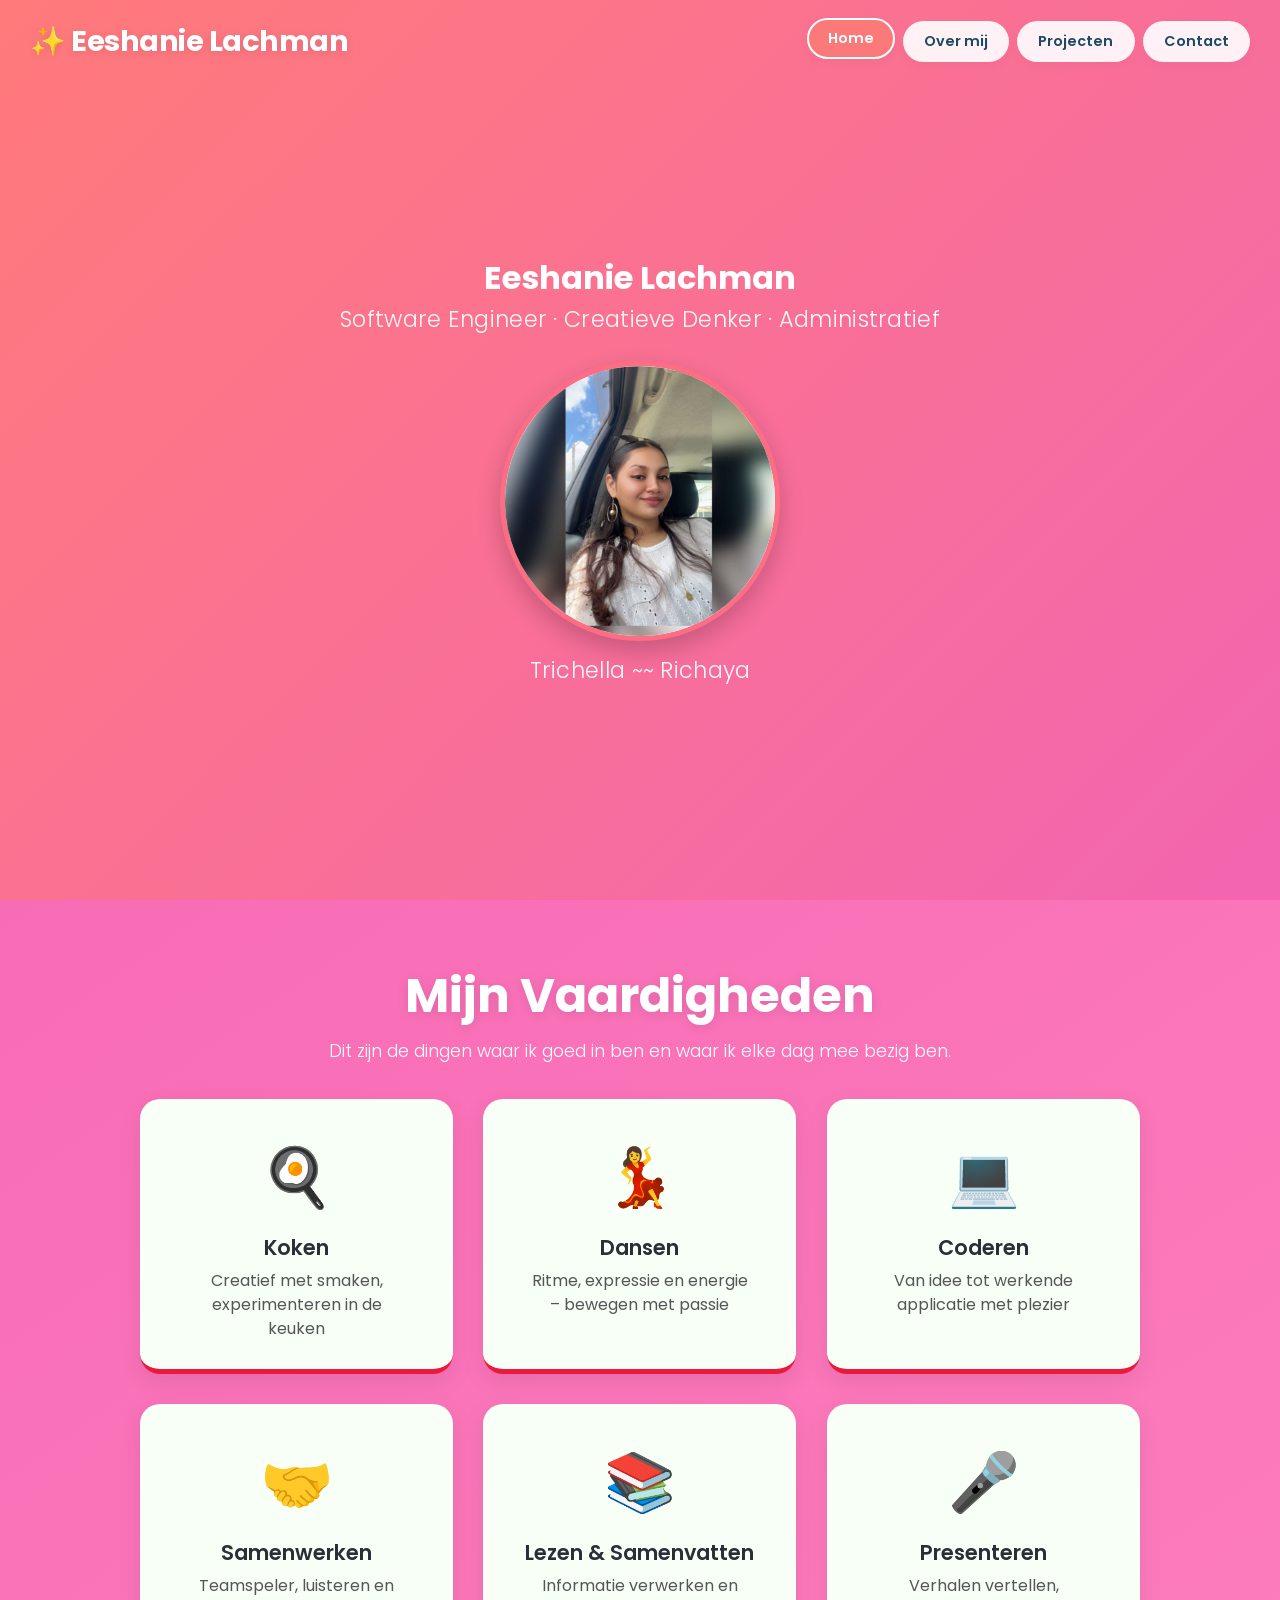
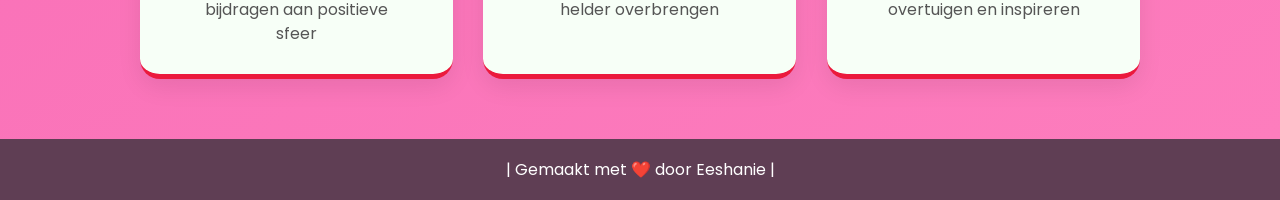
==== index.html @ d2674550 "Eerste upload" ====
<!DOCTYPE html>
<html lang="nl">
<head>
  <meta charset="UTF-8">
  <meta name="viewport" content="width=device-width, initial-scale=1.0">
  <title>✨ Eeshanie Lachman | Creatieve Developer</title>
  <!-- Font Awesome & Google Fonts -->
  <link rel="stylesheet" href="https://cdnjs.cloudflare.com/ajax/libs/font-awesome/6.0.0-beta3/css/all.min.css">
  <link rel="preconnect" href="https://fonts.googleapis.com">
  <link rel="preconnect" href="https://fonts.gstatic.com" crossorigin>
  <link href="https://fonts.googleapis.com/css2?family=Poppins:wght@300;400;600;700&display=swap" rel="stylesheet">
 

  <link rel="stylesheet" href="js/index.js">
  <link rel="stylesheet" href="css/main.css">
  <link rel="stylesheet" href="css/index.css">

</head>
<body>

  <!-- HEADER - 100vh -->
  <header>
    <div class="top-bar">
      <div class="logo">✨ Eeshanie Lachman</div>
      <nav>
        <a href="#" class="active">Home</a>
        <a href="overmij.html">Over mij</a>
        <a href="projecten.html">Projecten</a>
        <a href="contact.html">Contact</a>
      </nav>
    </div>

    <h1>Eeshanie Lachman</h1>
    <p class="tagline">Software Engineer · Creatieve Denker · Administratief</p>

    <div class="profile-container">
      <img src="img/profile.png" alt="Eeshanie Lachman" class="profile-img">
    </div>
    <p class="tagline" style="margin-top: 12px; font-weight: 300;">Trichella ~~ Richaya</p>
  </header>

  <!-- WRAPPER: VAARDIGHEDEN + FOOTER -->
  <div class="bottom-wrapper">
    <section class="skills-section">
      <h2 class="hidden">Mijn Vaardigheden</h2>
      <p class="skills-subtitle hidden" style="transition-delay: 0.1s;">
        Dit zijn de dingen waar ik goed in ben en waar ik elke dag mee bezig ben.
      </p>

      <div class="skills-grid">
        <!-- Elk kaartje krijgt een unieke vertraging via inline style, zodat ze 1 voor 1 verschijnen -->
        <div class="skill-card hidden" style="transition-delay: 0.1s;">
          <span class="skill-icon">🍳</span>
          <h3>Koken</h3>
          <p>Creatief met smaken, experimenteren in de keuken</p>
        </div>
        <div class="skill-card hidden" style="transition-delay: 0.25s;">
          <span class="skill-icon">💃</span>
          <h3>Dansen</h3>
          <p>Ritme, expressie en energie – bewegen met passie</p>
        </div>
        <div class="skill-card hidden" style="transition-delay: 0.4s;">
          <span class="skill-icon">💻</span>
          <h3>Coderen</h3>
          <p>Van idee tot werkende applicatie met plezier</p>
        </div>
        <div class="skill-card hidden" style="transition-delay: 0.55s;">
          <span class="skill-icon">🤝</span>
          <h3>Samenwerken</h3>
          <p>Teamspeler, luisteren en bijdragen aan positieve sfeer</p>
        </div>
        <div class="skill-card hidden" style="transition-delay: 0.7s;">
          <span class="skill-icon">📚</span>
          <h3>Lezen &amp; Samenvatten</h3>
          <p>Informatie verwerken en helder overbrengen</p>
        </div>
        <div class="skill-card hidden" style="transition-delay: 0.85s;">
          <span class="skill-icon">🎤</span>
          <h3>Presenteren</h3>
          <p>Verhalen vertellen, overtuigen en inspireren</p>
        </div>
      </div>
    </section>

    <!-- FOOTER -->
    <footer>
      <p> | Gemaakt met ❤️ door Eeshanie |</p>
    
    </footer>
  </div>

  <script src="js/index.js"></script>

</body>
</html>
---- css/main.css ----
:root{
    --light: #f8f8f8;
    --dark: #2d2d2d;
    --primary: #fc7979;
    --footer: #5f3e54;
}

*{
    margin:0;
    padding:0;
    box-sizing:border-box;
}

html{
    scroll-behavior:smooth;
}

body{
    font-family:'Poppins',sans-serif;
    background:var(--light);
    color:var(--dark);

    display:flex;
    flex-direction:column;
    min-height:100vh;
}

/* HEADER */

header{
    background:linear-gradient(135deg,#fc7979,#ffb5b5);
    padding:20px 40px;
}

.top-bar{
    display:flex;
    justify-content:space-between;
    align-items:center;
    flex-wrap:wrap;
    gap:20px;
}

.logo{
    font-size:1.8rem;
    font-weight:700;
    color:white;
}

nav{
    display:flex;
    gap:12px;
    flex-wrap:wrap;
}

nav a{
    text-decoration:none;
    color:#1a4b62;
    background:white;
    padding:10px 18px;
    border-radius:30px;
    font-weight:600;
    transition:.3s;
}

nav a:hover,
nav a.active{
    background:var(--primary);
    color:white;
    transform:translateY(-3px);
}

/* MAIN */

main{
    flex:1;
    display:flex;
    justify-content:center;
    align-items:center;
    padding:60px 20px;
}

/* Coming Soon */

.coming-soon{
    background:white;
    max-width:700px;
    width:100%;
    text-align:center;
    padding:50px;
    border-radius:20px;
    box-shadow:0 10px 25px rgba(0,0,0,.12);
}

.coming-soon h1{
    font-size:3rem;
    color:#fc7979;
    margin-bottom:15px;
}

.coming-soon p{
    font-size:1.1rem;
    color:#666;
}

/* FOOTER */

footer{
    background:var(--footer);
    color:white;
    text-align:center;
    padding:18px;
}




/* muis hover effect */

    .mouse-pop {
    position: fixed;
    border-radius: 50%;
    pointer-events: none;
    transform: translate(-50%, -50%);
    animation: pop 0.7s ease-out forwards;
    z-index: 9999;
    box-shadow: 0 0 15px rgba(255,255,255,0.8);
}

@keyframes pop {
    0% {
        transform: translate(-50%, -50%) scale(0);
        opacity: 1;
    }

    50% {
        transform: translate(-50%, -50%) scale(1.4);
        opacity: 1;
    }

    100% {
        transform: translate(-50%, -50%) scale(0);
        opacity: 0;
    }
}


.mouse-star{
    position:fixed;
    pointer-events:none;
    transform:translate(-50%,-50%);
    font-size:24px;
    animation:starPop .8s ease-out forwards;
    z-index:9999;
}

@keyframes starPop{
    0%{
        opacity:1;
        transform:translate(-50%,-50%) scale(0) rotate(0deg);
    }
    100%{
        opacity:0;
        transform:translate(-50%,-100%) scale(2) rotate(360deg);
    }
}
---- css/index.css ----
/* ----- TOP-BAR (logo + nav) ----- */
    .top-bar {
      position: absolute;
      top: 20px;
      left: 30px;
      right: 30px;
      display: flex;
      justify-content: space-between;
      align-items: center;
      z-index: 10;
      flex-wrap: wrap;
      gap: 16px 20px;
    }

    .logo {
      font-size: 1.8rem;
      font-weight: 700;
      color: white;
      letter-spacing: -0.5px;
      text-shadow: 0 2px 8px rgba(0,0,0,0.1);
    }

    nav {
      display: flex;
      gap: 0.5rem;
      flex-wrap: wrap;
      justify-content: center;
    }

    nav a {
      display: inline-block;
      background: rgba(255, 255, 255, 0.9);
      color: #1a4b62;
      padding: 0.5rem 1.2rem;
      border-radius: 30px;
      text-decoration: none;
      font-weight: 600;
      font-size: 0.9rem;
      border: 2px solid transparent;
      transition: all 0.25s ease;
      backdrop-filter: blur(2px);
      box-shadow: 0 4px 12px rgba(0,0,0,0.03);
    }

    nav a:hover {
      background: #fc7979;
      color: #ffffff;
      border-color: #fff;
      transform: scale(1.05) translateY(-2px);
      box-shadow: 0 8px 20px rgba(26, 75, 98, 0.3);
    }

    nav a.active {
      background: #fc7979;
      color: #ffffff;
      border-color: #fff;
    }






    /* ----- ROOT & RESET ----- */
    * {
      margin: 0;
      padding: 0;
      box-sizing: border-box;
    }

    :root {
      --primary: #FF6B6B;
      --secondary: #f154a8;
      --accent: #ff6d85;
      --dark: #292F36;
      --light: #F7FFF7;
    }

    
    /* ----- HIDDEN HELPER (voor scroll-animatie) ----- */
    .hidden {
      opacity: 0;
      transform: translateY(40px);
      transition: opacity 0.8s cubic-bezier(0.2, 0.9, 0.3, 1.2), transform 0.8s cubic-bezier(0.2, 0.9, 0.3, 1.2);
    }

    .show {
      opacity: 1 !important;
      transform: translateY(0) !important;
    }

    /* ----- HEADER (100vh) ----- */
    header {
      height: 100vh;
      min-height: 600px;
      display: flex;
      flex-direction: column;
      justify-content: center;
      align-items: center;
      text-align: center;
      padding: 80px 20px 40px;
      background: linear-gradient(135deg, var(--primary), var(--secondary));
      color: white;
      position: relative;
      overflow: hidden;
      flex-shrink: 0;
    }

    header::before {
      content: "";
      position: absolute;
      inset: 0;
      background: url("data:image/svg+xml,%3Csvg xmlns='http://www.w3.org/2000/svg' viewBox='0 0 100 100'%3E%3Cpath fill='rgba(255,255,255,0.1)' d='M0,0 L100,0 L100,100 Q50,80 0,100 Z'/%3E%3C/svg%3E");
      background-size: cover;
      z-index: 0;
    }

    header>* {
      position: relative;
      z-index: 1;
    }

   
    ----- TITELS & TEKST -----
    h1 {
      font-size: clamp(2.4rem, 8vw, 4.2rem);
      animation: fadeIn 1s ease;
      margin-bottom: 0.2em;
      line-height: 1.2;
      text-shadow: 0 4px 20px rgba(0,0,0,0.1);
    }

    .tagline {
      font-size: clamp(1rem, 2.5vw, 1.4rem);
      margin-top: 0px;
      opacity: 0.95;
      max-width: 600px;
      margin-left: auto;
      margin-right: auto;
      font-weight: 300;
      letter-spacing: 0.3px;
      text-shadow: 0 2px 10px rgba(0,0,0,0.05);
    }

    /* ----- PROFIELCIRCLE ----- */
    .profile-container {
      width: min(280px, 50vw);
      height: min(280px, 50vw);
      max-width: 350px;
      max-height: 350px;
      margin-top: 25px;
      border-radius: 50%;
      border: 5px solid var(--accent);
      background: white;
      overflow: hidden;
      box-shadow: 0 10px 25px rgba(0, 0, 0, .2);
      animation: float 6s ease-in-out infinite;
      flex-shrink: 0;
      transition: transform 0.3s ease, box-shadow 0.3s ease;
    }

    .profile-container:hover {
      transform: scale(1.02) rotate(2deg);
      box-shadow: 0 18px 40px rgba(255, 107, 107, 0.3);
    }

    .profile-img {
      width: 100%;
      height: 100%;
      object-fit: cover;
      transition: .4s;
    }

    .profile-container:hover .profile-img {
      transform: scale(1.08);
    }

    /* ----- WRAPPER: VAARDIGHEDEN + FOOTER (100vh) ----- */
    .bottom-wrapper {
      min-height: 100vh;
      display: flex;
      flex-direction: column;
    }

    /* ----- VAARDIGHEDEN SECTIE ----- */
    .skills-section {
      flex: 1;
      padding: 60px 20px 40px;
      background: linear-gradient(145deg, #f86cb6, #fd7dbd);
      text-align: center;
      display: flex;
      flex-direction: column;
      justify-content: center;
      align-items: center;
    }

    .skills-section h2 {
      font-size: clamp(2rem, 4vw, 3rem);
      color: #fff;
      margin-bottom: 6px;
      text-shadow: 0 2px 12px rgba(0,0,0,0.1);
    }

    .skills-subtitle {
      color: #fff;
      font-size: 1.1rem;
      max-width: 640px;
      margin: 0 auto 35px;
      font-weight: 300;
      opacity: 0.9;
    }

    /* 3x3 GRID */
    .skills-grid {
      display: grid;
      grid-template-columns: repeat(3, 1fr);
      gap: 25px 30px;
      max-width: 900px;
      width: 100%;
      margin: 0 auto;
    }

    .skill-card {
      background: var(--light);
      padding: 30px 18px 24px;
      border-radius: 20px;
      box-shadow: 0 8px 25px rgba(0, 0, 0, 0.08);
      transition: transform 0.3s cubic-bezier(0.2, 0.9, 0.3, 1.2), box-shadow 0.3s ease;
      border-bottom: 5px solid #eb1a3d;
      display: flex;
      flex-direction: column;
      align-items: center;
      min-height: 180px;
      will-change: transform, box-shadow;
      /* Elk kaartje krijgt een aparte vertraging via JS, maar we zetten default 0 */
      transition-delay: 0s;
    }

    .skill-card:hover {
      transform: translateY(-12px) scale(1.02);
      box-shadow: 0 18px 45px rgba(0, 0, 0, 0.15);
    }

    .skill-icon {
      font-size: 3.2rem;
      margin-bottom: 12px;
      display: block;
      transition: transform 0.3s ease;
    }

    .skill-card:hover .skill-icon {
      transform: rotate(8deg) scale(1.1);
    }

    .skill-card h3 {
      font-size: 1.2rem;
      font-weight: 600;
      color: var(--dark);
      margin-bottom: 6px;
    }

    .skill-card p {
      font-size: 0.9rem;
      color: #555555;
      line-height: 1.5;
      max-width: 200px;
    }

    

    /* ----- ANIMATIONS ----- */
    @keyframes float {
      0% { transform: translateY(0); }
      50% { transform: translateY(-18px); }
      100% { transform: translateY(0); }
    }

    @keyframes fadeIn {
      from { opacity: 0; transform: translateY(-30px); }
      to { opacity: 1; transform: translateY(0); }
    }

    /* ----- RESPONSIVE ----- */
    @media (max-width: 768px) {
      .top-bar { flex-direction: column; align-items: center; top: 14px; left: 14px; right: 14px; gap: 10px; }
      .logo { font-size: 1.4rem; }
      nav a { padding: 0.3rem 0.9rem; font-size: 0.75rem; }
      header { padding-top: 110px; padding-bottom: 30px; min-height: 500px; }
      .profile-container { width: min(200px, 45vw); height: min(200px, 45vw); }
      .skills-grid { grid-template-columns: repeat(2, 1fr); gap: 18px; }
      .skill-card { padding: 24px 14px 18px; min-height: 160px; }
      .skill-icon { font-size: 2.8rem; }
      .skill-card h3 { font-size: 1.05rem; }
      .skill-card p { font-size: 0.8rem; }
    }

    @media (max-width: 480px) {
      .top-bar { left: 8px; right: 8px; top: 10px; }
      nav a { padding: 0.25rem 0.6rem; font-size: 0.65rem; }
      h1 { font-size: 1.8rem; }
      .tagline { font-size: 0.8rem; }
      .profile-container { width: min(150px, 40vw); height: min(150px, 40vw); border-width: 4px; margin-top: 15px; }
      .skills-grid { grid-template-columns: repeat(2, 1fr); gap: 12px; }
      .skill-card { padding: 18px 10px 14px; border-radius: 14px; min-height: 140px; border-bottom-width: 4px; }
      .skill-icon { font-size: 2.2rem; margin-bottom: 8px; }
      .skill-card h3 { font-size: 0.9rem; }
      .skill-card p { font-size: 0.7rem; max-width: 100%; }
      .skills-subtitle { font-size: 0.85rem; margin-bottom: 20px; }
      footer { padding: 12px; }
      footer p { font-size: 0.7rem; }
      .social-links a { font-size: 18px; margin: 0 6px; }
    }

    @media (max-width: 360px) {
      .skills-grid { gap: 10px; }
      .skill-card { padding: 14px 8px 12px; min-height: 120px; }
      .skill-icon { font-size: 1.8rem; margin-bottom: 4px; }
      .skill-card h3 { font-size: 0.8rem; }
      .skill-card p { font-size: 0.6rem; }
    }

    @media (min-width: 769px) and (max-width: 1024px) {
      .skills-grid { gap: 20px; max-width: 750px; }
      .skill-card { padding: 25px 15px 20px; min-height: 170px; }
      .skill-icon { font-size: 2.8rem; }
    }

    @media (min-height: 900px) {
      .skills-section { padding: 60px 20px; }
      .skills-grid { gap: 30px; max-width: 1000px; }
      .skill-card { padding: 35px 22px 28px; min-height: 200px; }
      .skill-icon { font-size: 3.6rem; }
      .skill-card h3 { font-size: 1.3rem; }
      .skill-card p { font-size: 1rem; max-width: 220px; }
    }

    /* extra: social links in footer */
    .social-links {
      display: flex;
      justify-content: center;
      flex-wrap: wrap;
    }
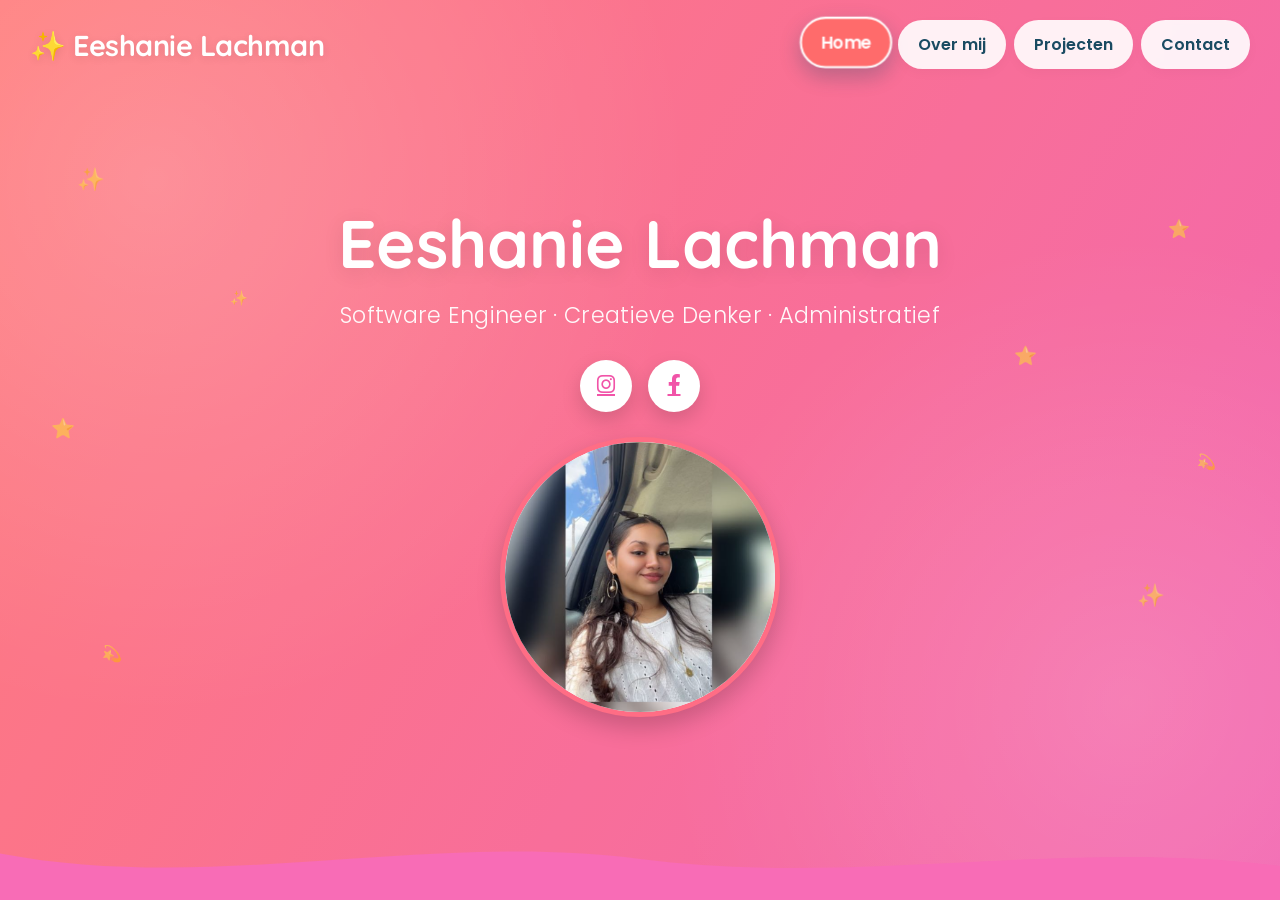
==== commit 74ac70ec: "index en overmij pagina aangepast" ====
--- a/index.html
+++ b/index.html
@@ -3,15 +3,13 @@
 <head>
   <meta charset="UTF-8">
   <meta name="viewport" content="width=device-width, initial-scale=1.0">
-  <title>✨ Eeshanie Lachman | Creatieve Developer</title>
+  <title>Eeshanie Lachman | Software Engineer</title>
   <!-- Font Awesome & Google Fonts -->
   <link rel="stylesheet" href="https://cdnjs.cloudflare.com/ajax/libs/font-awesome/6.0.0-beta3/css/all.min.css">
   <link rel="preconnect" href="https://fonts.googleapis.com">
   <link rel="preconnect" href="https://fonts.gstatic.com" crossorigin>
-  <link href="https://fonts.googleapis.com/css2?family=Poppins:wght@300;400;600;700&display=swap" rel="stylesheet">
- 
+  <link href="https://fonts.googleapis.com/css2?family=Poppins:wght@300;400;600;700&family=Quicksand:wght@500;600;700&display=swap" rel="stylesheet">
 
-  <link rel="stylesheet" href="js/index.js">
   <link rel="stylesheet" href="css/main.css">
   <link rel="stylesheet" href="css/index.css">
 
@@ -30,26 +28,54 @@
       </nav>
     </div>
 
+    <span class="floating-deco deco-1" aria-hidden="true">✨</span>
+    <span class="floating-deco deco-2" aria-hidden="true">⭐</span>
+    <span class="floating-deco deco-3" aria-hidden="true">💫</span>
+    <span class="floating-deco deco-4" aria-hidden="true">✨</span>
+    <span class="floating-deco deco-5" aria-hidden="true">⭐</span>
+    <span class="floating-deco deco-6" aria-hidden="true">💫</span>
+    <span class="floating-deco deco-7" aria-hidden="true">✨</span>
+    <span class="floating-deco deco-8" aria-hidden="true">⭐</span>
+
     <h1>Eeshanie Lachman</h1>
     <p class="tagline">Software Engineer · Creatieve Denker · Administratief</p>
+
+    <div class="hero-social">
+      <a href="https://www.instagram.com/trichella.lachman/" target="_blank" rel="noopener" class="social-icon" aria-label="Instagram">
+        <i class="fa-brands fa-instagram"></i>
+      </a>
+      <a href="https://www.facebook.com/trichella.lachman" target="_blank" rel="noopener" class="social-icon" aria-label="Facebook">
+        <i class="fa-brands fa-facebook-f"></i>
+      </a>
+    </div>
 
     <div class="profile-container">
       <img src="img/profile.png" alt="Eeshanie Lachman" class="profile-img">
     </div>
-    <p class="tagline" style="margin-top: 12px; font-weight: 300;">Trichella ~~ Richaya</p>
+
+    <svg class="wave-divider" viewBox="0 0 1440 100" preserveAspectRatio="none" aria-hidden="true">
+      <path d="M0,32 C240,90 480,0 720,40 C960,80 1200,10 1440,50 L1440,100 L0,100 Z"></path>
+    </svg>
   </header>
 
   <!-- WRAPPER: VAARDIGHEDEN + FOOTER -->
-  <div class="bottom-wrapper">
+
+
+  
+  <!-- <div class="bottom-wrapper">
     <section class="skills-section">
       <h2 class="hidden">Mijn Vaardigheden</h2>
       <p class="skills-subtitle hidden" style="transition-delay: 0.1s;">
         Dit zijn de dingen waar ik goed in ben en waar ik elke dag mee bezig ben.
-      </p>
+      </p> -->
 
-      <div class="skills-grid">
+      <!-- <div class="skills-grid"> -->
+
+
         <!-- Elk kaartje krijgt een unieke vertraging via inline style, zodat ze 1 voor 1 verschijnen -->
-        <div class="skill-card hidden" style="transition-delay: 0.1s;">
+       
+       
+        <!-- <div class="skill-card hidden" style="transition-delay: 0.1s;">
           <span class="skill-icon">🍳</span>
           <h3>Koken</h3>
           <p>Creatief met smaken, experimenteren in de keuken</p>
@@ -80,14 +106,14 @@
           <p>Verhalen vertellen, overtuigen en inspireren</p>
         </div>
       </div>
-    </section>
+    </section> -->
 
     <!-- FOOTER -->
-    <footer>
+    <!-- <footer>
       <p> | Gemaakt met ❤️ door Eeshanie |</p>
     
     </footer>
-  </div>
+  </div> -->
 
   <script src="js/index.js"></script>
 
--- a/css/main.css
+++ b/css/main.css
@@ -17,7 +17,7 @@
 
 body{
     font-family:'Poppins',sans-serif;
-    background:var(--light);
+    background:linear-gradient(180deg, #fff3f3 0%, #f7f7fb 45%, #f5f1fb 100%);
     color:var(--dark);
 
     display:flex;
@@ -25,14 +25,76 @@
     min-height:100vh;
 }
 
+h1, h2, h3, .logo{
+    font-family:'Quicksand','Poppins',sans-serif;
+}
+body::before {
+    content: "";
+    position: fixed;
+    inset: 0;
+    background:
+        radial-gradient(circle at 8% 10%, rgba(255,107,107,0.26), transparent 42%),
+        radial-gradient(circle at 92% 15%, rgba(241,84,168,0.24), transparent 42%),
+        radial-gradient(circle at 50% 55%, rgba(255,193,7,0.14), transparent 48%);
+    background-size: 200% 200%;
+    animation: driftBg1 55s linear infinite;
+    z-index: -2;
+}
+
+body::after {
+    content: "";
+    position: fixed;
+    inset: 0;
+    background:
+        radial-gradient(circle at 12% 88%, rgba(167,139,250,0.24), transparent 42%),
+        radial-gradient(circle at 90% 92%, rgba(255,138,101,0.24), transparent 42%),
+        radial-gradient(circle at 45% 10%, rgba(45,212,191,0.16), transparent 44%);
+    background-size: 200% 200%;
+    animation: driftBg2 70s linear infinite;
+    z-index: -1;
+}
+
+@keyframes driftBg1{
+    0%   { background-position: 0% 0%, 100% 0%, 50% 50%; }
+    20%  { background-position: 10% 8%, 90% 12%, 54% 46%; }
+    40%  { background-position: 6% 18%, 94% 4%, 48% 56%; }
+    60%  { background-position: -6% 12%, 106% 14%, 52% 44%; }
+    80%  { background-position: -2% 2%, 102% -2%, 46% 52%; }
+    100% { background-position: 0% 0%, 100% 0%, 50% 50%; }
+}
+
+@keyframes driftBg2{
+    0%   { background-position: 0% 100%, 100% 100%, 50% 50%; }
+    25%  { background-position: 9% 92%, 91% 108%, 46% 54%; }
+    50%  { background-position: -5% 84%, 105% 96%, 54% 48%; }
+    75%  { background-position: 5% 108%, 95% 88%, 48% 46%; }
+    100% { background-position: 0% 100%, 100% 100%, 50% 50%; }
+}
+
+
 /* HEADER */
 
 header{
-    background:linear-gradient(135deg,#fc7979,#ffb5b5);
+    position: relative;
+    overflow: hidden;
     padding:20px 40px;
+    background:
+        radial-gradient(circle at 12% 20%, rgba(255,255,255,0.18), transparent 40%),
+        radial-gradient(circle at 88% 78%, rgba(255,255,255,0.15), transparent 35%),
+        linear-gradient(120deg, #FF6B6B, #f154a8, #ff8a65, #f154a8);
+    background-size: 100% 100%, 100% 100%, 300% 300%;
+    animation: headerGradientShift 16s ease infinite;
+}
+
+@keyframes headerGradientShift {
+    0%   { background-position: 0% 0%, 0% 0%, 0% 50%; }
+    50%  { background-position: 0% 0%, 0% 0%, 100% 50%; }
+    100% { background-position: 0% 0%, 0% 0%, 0% 50%; }
 }
 
 .top-bar{
+    position: relative;
+    z-index: 1;
     display:flex;
     justify-content:space-between;
     align-items:center;
@@ -44,6 +106,8 @@
     font-size:1.8rem;
     font-weight:700;
     color:white;
+    letter-spacing: -0.5px;
+    text-shadow: 0 2px 8px rgba(0,0,0,0.1);
 }
 
 nav{
@@ -53,20 +117,36 @@
 }
 
 nav a{
+    display: inline-block;
     text-decoration:none;
     color:#1a4b62;
-    background:white;
+    background: rgba(255, 255, 255, 0.9);
     padding:10px 18px;
     border-radius:30px;
     font-weight:600;
-    transition:.3s;
+    border: 2px solid transparent;
+    backdrop-filter: blur(2px);
+    box-shadow: 0 4px 12px rgba(0,0,0,0.03);
+    transition: all 0.25s ease;
 }
 
 nav a:hover,
 nav a.active{
     background:var(--primary);
     color:white;
-    transform:translateY(-3px);
+    border-color: #fff;
+    transform: scale(1.05) translateY(-2px);
+    box-shadow: 0 8px 20px rgba(26, 75, 98, 0.3);
+}
+
+/* Responsive navbar (gedeeld door alle pagina's) */
+@media (max-width: 768px) {
+    .logo { font-size: 1.4rem; }
+    nav a { padding: 0.3rem 0.9rem; font-size: 0.75rem; }
+}
+
+@media (max-width: 480px) {
+    nav a { padding: 0.25rem 0.6rem; font-size: 0.65rem; }
 }
 
 /* MAIN */
@@ -108,7 +188,13 @@
     background:var(--footer);
     color:white;
     text-align:center;
-    padding:18px;
+    padding:22px 18px;
+    font-size:0.95rem;
+    letter-spacing:0.3px;
+}
+
+footer p{
+    opacity:0.9;
 }
 
 
--- a/css/index.css
+++ b/css/index.css
@@ -12,48 +12,11 @@
       gap: 16px 20px;
     }
 
-    .logo {
-      font-size: 1.8rem;
-      font-weight: 700;
-      color: white;
-      letter-spacing: -0.5px;
-      text-shadow: 0 2px 8px rgba(0,0,0,0.1);
-    }
-
     nav {
       display: flex;
       gap: 0.5rem;
       flex-wrap: wrap;
       justify-content: center;
-    }
-
-    nav a {
-      display: inline-block;
-      background: rgba(255, 255, 255, 0.9);
-      color: #1a4b62;
-      padding: 0.5rem 1.2rem;
-      border-radius: 30px;
-      text-decoration: none;
-      font-weight: 600;
-      font-size: 0.9rem;
-      border: 2px solid transparent;
-      transition: all 0.25s ease;
-      backdrop-filter: blur(2px);
-      box-shadow: 0 4px 12px rgba(0,0,0,0.03);
-    }
-
-    nav a:hover {
-      background: #fc7979;
-      color: #ffffff;
-      border-color: #fff;
-      transform: scale(1.05) translateY(-2px);
-      box-shadow: 0 8px 20px rgba(26, 75, 98, 0.3);
-    }
-
-    nav a.active {
-      background: #fc7979;
-      color: #ffffff;
-      border-color: #fff;
     }
 
 
@@ -98,12 +61,38 @@
       justify-content: center;
       align-items: center;
       text-align: center;
-      padding: 80px 20px 40px;
-      background: linear-gradient(135deg, var(--primary), var(--secondary));
+      padding: 80px 20px 60px;
+      background:
+        radial-gradient(circle at 12% 20%, rgba(255,255,255,0.18), transparent 40%),
+        radial-gradient(circle at 88% 78%, rgba(255,255,255,0.15), transparent 35%),
+        linear-gradient(120deg, var(--primary), var(--secondary), #ff8a65, var(--secondary));
+      background-size: 100% 100%, 100% 100%, 300% 300%;
+      animation: gradientShift 16s ease infinite;
       color: white;
       position: relative;
       overflow: hidden;
       flex-shrink: 0;
+    }
+
+    @keyframes gradientShift {
+      0%   { background-position: 0% 0%, 0% 0%, 0% 50%; }
+      50%  { background-position: 0% 0%, 0% 0%, 100% 50%; }
+      100% { background-position: 0% 0%, 0% 0%, 0% 50%; }
+    }
+
+    /* ----- WAVE DIVIDER ----- */
+    .wave-divider {
+      position: absolute;
+      bottom: -1px;
+      left: 0;
+      width: 100%;
+      height: 70px;
+      z-index: 1;
+      pointer-events: none;
+    }
+
+    .wave-divider path {
+      fill: #f86cb6;
     }
 
     header::before {
@@ -120,8 +109,7 @@
       z-index: 1;
     }
 
-   
-    ----- TITELS & TEKST -----
+    /* ----- TITELS & TEKST ----- */
     h1 {
       font-size: clamp(2.4rem, 8vw, 4.2rem);
       animation: fadeIn 1s ease;
@@ -140,6 +128,64 @@
       font-weight: 300;
       letter-spacing: 0.3px;
       text-shadow: 0 2px 10px rgba(0,0,0,0.05);
+    }
+
+    /* ----- DECORATIEVE ACCENTEN ----- */
+    .floating-deco {
+      position: absolute;
+      pointer-events: none;
+      font-size: 1.4rem;
+      opacity: 0.55;
+      z-index: 0;
+    }
+
+    .deco-1 { top: 18%; left: 6%;  animation: decoFloat 7s ease-in-out infinite; }
+    .deco-2 { top: 24%; right: 7%; font-size: 1.1rem; animation: decoFloat 9s ease-in-out infinite 1.2s; }
+    .deco-3 { bottom: 26%; left: 8%; font-size: 1rem; animation: decoTwinkle 5s ease-in-out infinite 0.6s; }
+    .deco-4 { bottom: 32%; right: 9%; animation: decoTwinkle 6.5s ease-in-out infinite 2s; }
+    .deco-5 { top: 46%; left: 4%; font-size: 1.2rem; animation: decoFloat 8s ease-in-out infinite 0.8s; }
+    .deco-6 { top: 50%; right: 5%; font-size: 0.95rem; animation: decoTwinkle 7s ease-in-out infinite 1.6s; }
+    .deco-7 { top: 32%; left: 18%; font-size: 0.9rem; animation: decoTwinkle 6s ease-in-out infinite 3s; }
+    .deco-8 { top: 38%; right: 19%; font-size: 1.15rem; animation: decoFloat 10s ease-in-out infinite 2.4s; }
+
+    @keyframes decoFloat {
+      0%, 100% { transform: translateY(0) rotate(0deg); opacity: 0.5; }
+      50%      { transform: translateY(-16px) rotate(12deg); opacity: 0.85; }
+    }
+
+    @keyframes decoTwinkle {
+      0%, 100% { opacity: 0.3; transform: scale(1); }
+      50%      { opacity: 0.8; transform: scale(1.25); }
+    }
+
+    /* ----- HERO SOCIAL ----- */
+    .hero-social {
+      display: flex;
+      gap: 16px;
+      flex-wrap: wrap;
+      justify-content: center;
+      margin-top: 28px;
+    }
+
+    .social-icon {
+      width: 52px;
+      height: 52px;
+      display: flex;
+      align-items: center;
+      justify-content: center;
+      border-radius: 50%;
+      background: white;
+      color: var(--secondary);
+      font-size: 1.3rem;
+      box-shadow: 0 8px 20px rgba(0, 0, 0, 0.15);
+      transition: transform 0.25s ease, box-shadow 0.25s ease, background 0.25s ease, color 0.25s ease;
+    }
+
+    .social-icon:hover {
+      transform: translateY(-4px) scale(1.08);
+      box-shadow: 0 14px 30px rgba(0, 0, 0, 0.22);
+      background: linear-gradient(135deg, var(--primary), var(--secondary));
+      color: white;
     }
 
     /* ----- PROFIELCIRCLE ----- */
@@ -154,9 +200,15 @@
       background: white;
       overflow: hidden;
       box-shadow: 0 10px 25px rgba(0, 0, 0, .2);
-      animation: float 6s ease-in-out infinite;
+      animation: float 6s ease-in-out infinite, glow 3s ease-in-out infinite alternate;
       flex-shrink: 0;
+      cursor: pointer;
       transition: transform 0.3s ease, box-shadow 0.3s ease;
+    }
+
+    @keyframes glow {
+      from { box-shadow: 0 10px 25px rgba(0, 0, 0, .2), 0 0 0 0 rgba(255, 255, 255, 0.35); }
+      to   { box-shadow: 0 10px 25px rgba(0, 0, 0, .2), 0 0 0 14px rgba(255, 255, 255, 0); }
     }
 
     .profile-container:hover {
@@ -173,6 +225,16 @@
 
     .profile-container:hover .profile-img {
       transform: scale(1.08);
+    }
+
+    .profile-img.spin {
+      animation: spin360 0.9s ease;
+    }
+
+    @keyframes spin360 {
+      0%   { transform: rotate(0deg) scale(1); }
+      50%  { transform: rotate(180deg) scale(1.1); }
+      100% { transform: rotate(360deg) scale(1); }
     }
 
     /* ----- WRAPPER: VAARDIGHEDEN + FOOTER (100vh) ----- */
@@ -226,7 +288,6 @@
       border-radius: 20px;
       box-shadow: 0 8px 25px rgba(0, 0, 0, 0.08);
       transition: transform 0.3s cubic-bezier(0.2, 0.9, 0.3, 1.2), box-shadow 0.3s ease;
-      border-bottom: 5px solid #eb1a3d;
       display: flex;
       flex-direction: column;
       align-items: center;
@@ -234,6 +295,7 @@
       will-change: transform, box-shadow;
       /* Elk kaartje krijgt een aparte vertraging via JS, maar we zetten default 0 */
       transition-delay: 0s;
+      border-bottom: 5px solid var(--accent);
     }
 
     .skill-card:hover {
@@ -242,11 +304,24 @@
     }
 
     .skill-icon {
-      font-size: 3.2rem;
-      margin-bottom: 12px;
-      display: block;
+      font-size: 2.2rem;
+      width: 72px;
+      height: 72px;
+      margin-bottom: 14px;
+      display: flex;
+      align-items: center;
+      justify-content: center;
+      border-radius: 50%;
+      box-shadow: 0 6px 16px rgba(0, 0, 0, 0.12);
       transition: transform 0.3s ease;
     }
+
+    .skill-card:nth-child(1) .skill-icon { background: linear-gradient(135deg, #FF6B6B, #ff9a76); }
+    .skill-card:nth-child(2) .skill-icon { background: linear-gradient(135deg, #f154a8, #ff7ac6); }
+    .skill-card:nth-child(3) .skill-icon { background: linear-gradient(135deg, #a78bfa, #c4b5fd); }
+    .skill-card:nth-child(4) .skill-icon { background: linear-gradient(135deg, #2dd4bf, #5eead4); }
+    .skill-card:nth-child(5) .skill-icon { background: linear-gradient(135deg, #f6ad55, #fbd38d); }
+    .skill-card:nth-child(6) .skill-icon { background: linear-gradient(135deg, #60a5fa, #93c5fd); }
 
     .skill-card:hover .skill-icon {
       transform: rotate(8deg) scale(1.1);
@@ -283,26 +358,27 @@
     /* ----- RESPONSIVE ----- */
     @media (max-width: 768px) {
       .top-bar { flex-direction: column; align-items: center; top: 14px; left: 14px; right: 14px; gap: 10px; }
-      .logo { font-size: 1.4rem; }
-      nav a { padding: 0.3rem 0.9rem; font-size: 0.75rem; }
       header { padding-top: 110px; padding-bottom: 30px; min-height: 500px; }
+      .hero-social { margin-top: 20px; gap: 12px; }
+      .social-icon { width: 44px; height: 44px; font-size: 1.1rem; }
       .profile-container { width: min(200px, 45vw); height: min(200px, 45vw); }
+      .deco-5, .deco-6, .deco-7, .deco-8 { display: none; }
       .skills-grid { grid-template-columns: repeat(2, 1fr); gap: 18px; }
       .skill-card { padding: 24px 14px 18px; min-height: 160px; }
-      .skill-icon { font-size: 2.8rem; }
+      .skill-icon { font-size: 1.9rem; width: 60px; height: 60px; }
       .skill-card h3 { font-size: 1.05rem; }
       .skill-card p { font-size: 0.8rem; }
     }
 
     @media (max-width: 480px) {
       .top-bar { left: 8px; right: 8px; top: 10px; }
-      nav a { padding: 0.25rem 0.6rem; font-size: 0.65rem; }
       h1 { font-size: 1.8rem; }
       .tagline { font-size: 0.8rem; }
       .profile-container { width: min(150px, 40vw); height: min(150px, 40vw); border-width: 4px; margin-top: 15px; }
+      .floating-deco { display: none; }
       .skills-grid { grid-template-columns: repeat(2, 1fr); gap: 12px; }
       .skill-card { padding: 18px 10px 14px; border-radius: 14px; min-height: 140px; border-bottom-width: 4px; }
-      .skill-icon { font-size: 2.2rem; margin-bottom: 8px; }
+      .skill-icon { font-size: 1.6rem; width: 50px; height: 50px; margin-bottom: 8px; }
       .skill-card h3 { font-size: 0.9rem; }
       .skill-card p { font-size: 0.7rem; max-width: 100%; }
       .skills-subtitle { font-size: 0.85rem; margin-bottom: 20px; }
@@ -314,7 +390,7 @@
     @media (max-width: 360px) {
       .skills-grid { gap: 10px; }
       .skill-card { padding: 14px 8px 12px; min-height: 120px; }
-      .skill-icon { font-size: 1.8rem; margin-bottom: 4px; }
+      .skill-icon { font-size: 1.4rem; width: 42px; height: 42px; margin-bottom: 4px; }
       .skill-card h3 { font-size: 0.8rem; }
       .skill-card p { font-size: 0.6rem; }
     }
@@ -322,14 +398,14 @@
     @media (min-width: 769px) and (max-width: 1024px) {
       .skills-grid { gap: 20px; max-width: 750px; }
       .skill-card { padding: 25px 15px 20px; min-height: 170px; }
-      .skill-icon { font-size: 2.8rem; }
+      .skill-icon { font-size: 2rem; width: 64px; height: 64px; }
     }
 
     @media (min-height: 900px) {
       .skills-section { padding: 60px 20px; }
       .skills-grid { gap: 30px; max-width: 1000px; }
       .skill-card { padding: 35px 22px 28px; min-height: 200px; }
-      .skill-icon { font-size: 3.6rem; }
+      .skill-icon { font-size: 2.6rem; width: 84px; height: 84px; }
       .skill-card h3 { font-size: 1.3rem; }
       .skill-card p { font-size: 1rem; max-width: 220px; }
     }
